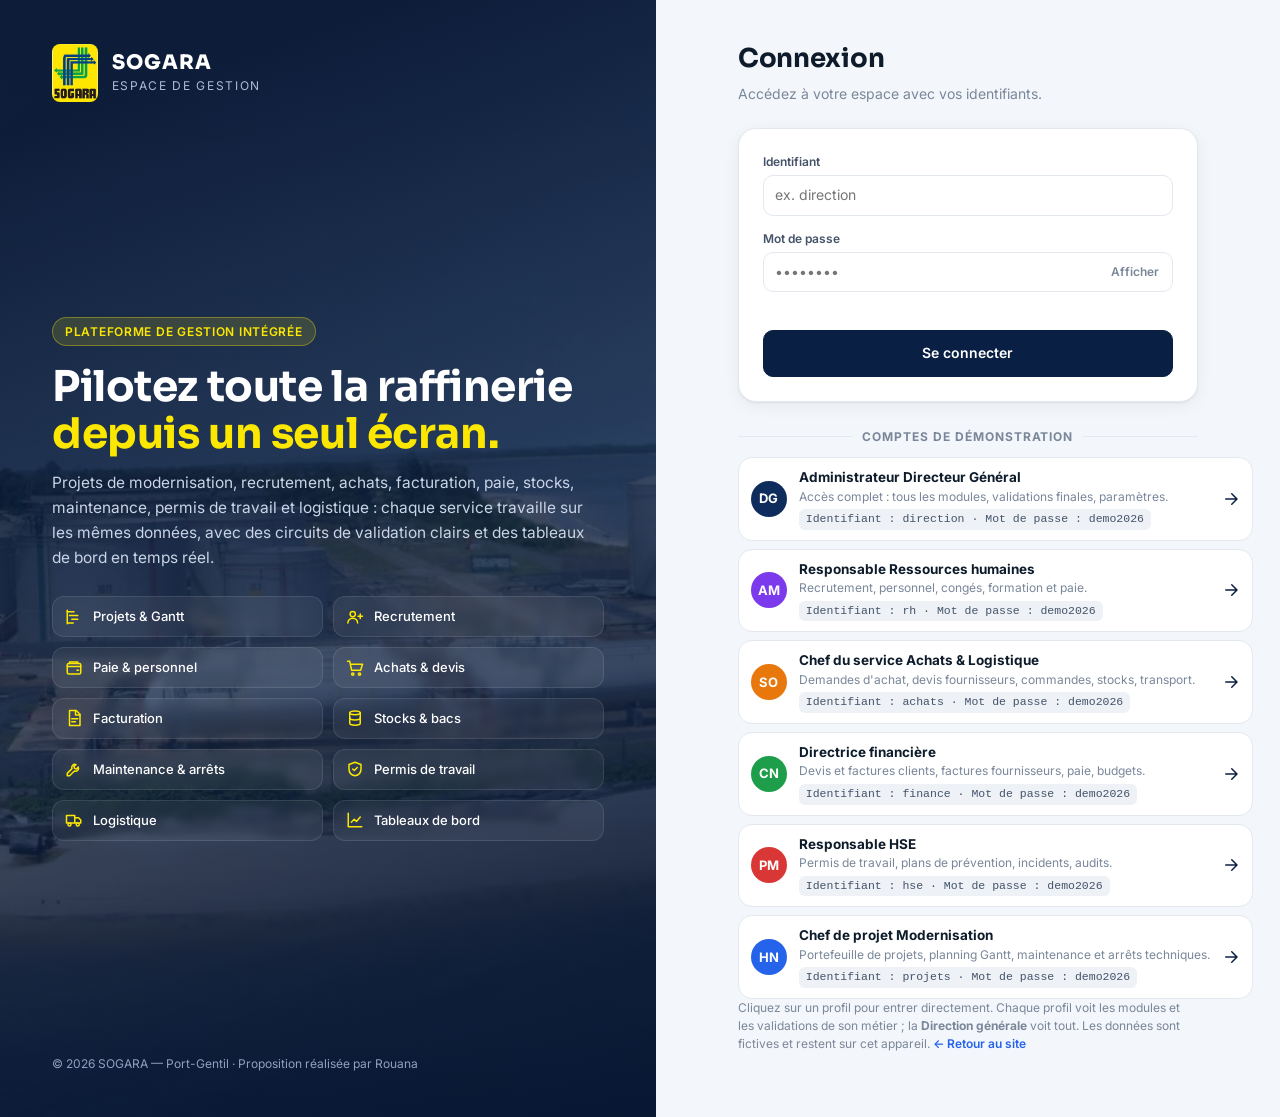
==== espace/index.html @ f5d562e5 "Site SOGARA : vitrine, carrières et espace de gestion Co-Authored-By: Claude <noreply@anthropic.com>" ====
<!doctype html>
<html lang="fr">
<head>
<meta charset="utf-8">
<meta name="viewport" content="width=device-width,initial-scale=1,viewport-fit=cover">
<title>Connexion — Espace de gestion SOGARA</title>
<meta name="robots" content="noindex">
<meta name="theme-color" content="#0a1f44">
<link rel="icon" href="../assets/img/logo.png">
<link rel="preconnect" href="https://fonts.googleapis.com"><link rel="preconnect" href="https://fonts.gstatic.com" crossorigin>
<link href="https://fonts.googleapis.com/css2?family=Inter:wght@400;500;600;700;800&family=Sora:wght@600;700;800&display=swap" rel="stylesheet">
<link rel="stylesheet" href="css/erp.css">
<style>
  body{background:#fff}
  .login{display:grid;grid-template-columns:minmax(0,1.05fr) minmax(0,1fr);min-height:100vh}
  .login__art{position:relative;color:#fff;padding:44px 52px;display:flex;flex-direction:column;overflow:hidden;background:#071632}
  .login__art::before{content:"";position:absolute;inset:0;background:url(../assets/img/raffinerie-panorama.jpg) 62% center/cover;opacity:.55}
  .login__art::after{content:"";position:absolute;inset:0;background:linear-gradient(160deg,rgba(7,22,50,.92) 10%,rgba(10,31,68,.55) 55%,rgba(7,22,50,.95) 100%)}
  .login__art>*{position:relative;z-index:1}
  .brand{display:flex;align-items:center;gap:14px}
  .brand img{height:58px;border-radius:8px;background:#fce700}
  .brand b{font:800 20px Sora,sans-serif;letter-spacing:.05em;display:block}
  .brand span{font-size:12px;letter-spacing:.14em;text-transform:uppercase;color:#aebbd4}
  .art__main{margin:auto 0;max-width:560px;padding:40px 0}
  .art__main .eyebrow{display:inline-block;background:rgba(252,231,0,.14);color:#fce700;border:1px solid rgba(252,231,0,.35);border-radius:30px;padding:5px 12px;font-size:12px;font-weight:600;letter-spacing:.06em;text-transform:uppercase}
  .art__main h1{font-size:clamp(28px,3.3vw,44px);line-height:1.1;margin:18px 0 14px}
  .art__main h1 em{font-style:normal;color:#fce700}
  .art__main p{color:#c9d4e6;font-size:15.5px;line-height:1.6;margin:0 0 26px}
  .mods{display:grid;grid-template-columns:repeat(2,minmax(0,1fr));gap:10px}
  .mods div{display:flex;align-items:center;gap:10px;background:rgba(255,255,255,.06);border:1px solid rgba(255,255,255,.1);border-radius:12px;padding:10px 12px;font-size:13px;font-weight:500;backdrop-filter:blur(4px)}
  .mods svg{width:18px;height:18px;color:#fce700;flex:none}
  .art__foot{font-size:12px;color:#8fa1c0}
  .login__form{display:flex;align-items:center;justify-content:center;padding:40px 28px;background:var(--bg)}
  .box{width:min(460px,100%);min-width:0}
  .box h2{font-size:26px;margin-bottom:6px}
  .box>p{color:var(--ink-3);margin:0 0 24px}
  .fcard{background:#fff;border:1px solid var(--line);border-radius:18px;padding:24px;box-shadow:var(--sh)}
  .fcard .field{margin-bottom:14px}
  .pw{position:relative} .pw button{position:absolute;right:8px;top:50%;transform:translateY(-50%);border:0;background:none;color:var(--ink-3);cursor:pointer;font-size:12px;font-weight:600}
  .err{color:var(--red);font-size:13px;min-height:18px;margin:-4px 0 10px}
  .btn.block{width:100%;padding:12px;font-size:14px}
  .demo-title{display:flex;align-items:center;gap:10px;margin:26px 0 12px;font-size:12px;font-weight:700;letter-spacing:.08em;text-transform:uppercase;color:var(--ink-3)}
  .demo-title::before,.demo-title::after{content:"";flex:1;height:1px;background:var(--line)}
  .accounts{display:grid;gap:8px}
  .acc{display:flex;align-items:center;gap:12px;background:#fff;border:1px solid var(--line);border-radius:14px;padding:10px 12px;cursor:pointer;text-align:left;width:100%;transition:border-color .15s,box-shadow .15s,transform .1s}
  .acc:hover{border-color:#b9c6d9;box-shadow:var(--sh);transform:translateY(-1px)}
  .acc .who{flex:1;min-width:0}
  .acc b{display:block;font-size:13.5px}
  .acc .who span{display:block;font-size:12px;color:var(--ink-3);white-space:nowrap;overflow:hidden;text-overflow:ellipsis}
  .acc code{display:inline-block;margin-top:4px;font-size:11.5px;background:var(--grey-bg);border-radius:6px;padding:2px 7px;color:var(--ink-2);white-space:nowrap}
  .acc .go{color:var(--navy);flex:none;width:18px}
  .note{font-size:12px;color:var(--ink-3);margin-top:16px;line-height:1.5}
  .note a{font-weight:600}
  @media (max-width:960px){
    .login{grid-template-columns:minmax(0,1fr)}
    .login__art{padding:24px 20px 28px}
    .art__main{padding:26px 0 8px}
    .art__main p{font-size:14px;margin-bottom:18px}
    .art__foot{display:none}
    .login__form{padding:26px 16px 40px}
  }
  @media (max-width:520px){
    .mods{grid-template-columns:1fr 1fr;gap:7px} .mods div{padding:8px 9px;font-size:12px;gap:7px}
    .brand img{height:46px}
    .acc code{white-space:normal} .acc .who span{white-space:normal}
  }
</style>
</head>
<body>
<div class="login">
  <section class="login__art">
    <a class="brand" href="../index.html" style="color:inherit"><img src="../assets/img/logo.png" alt="SOGARA"><div><b>SOGARA</b><span>Espace de gestion</span></div></a>
    <div class="art__main">
      <span class="eyebrow">Plateforme de gestion intégrée</span>
      <h1>Pilotez toute la raffinerie <em>depuis un seul écran.</em></h1>
      <p>Projets de modernisation, recrutement, achats, facturation, paie, stocks, maintenance, permis de travail et logistique : chaque service travaille sur les mêmes données, avec des circuits de validation clairs et des tableaux de bord en temps réel.</p>
      <div class="mods" id="mods"></div>
    </div>
    <div class="art__foot">© 2026 SOGARA — Port-Gentil · Proposition réalisée par Rouana</div>
  </section>
  <section class="login__form">
    <div class="box">
      <h2>Connexion</h2>
      <p>Accédez à votre espace avec vos identifiants.</p>
      <form class="fcard" id="login-form" autocomplete="off">
        <div class="field"><label for="login">Identifiant</label><input class="input" id="login" name="login" placeholder="ex. direction" autocapitalize="none"></div>
        <div class="field"><label for="pass">Mot de passe</label><div class="pw"><input class="input" id="pass" name="pass" type="password" placeholder="••••••••"><button type="button" id="show">Afficher</button></div></div>
        <div class="err" id="err"></div>
        <button class="btn primary block" type="submit">Se connecter</button>
      </form>
      <div class="demo-title">Comptes de démonstration</div>
      <div class="accounts" id="accounts"></div>
      <p class="note">Cliquez sur un profil pour entrer directement. Chaque profil voit les modules et les validations de son métier ; la <b>Direction générale</b> voit tout. Les données sont fictives et restent sur cet appareil. <a href="../index.html">← Retour au site</a></p>
    </div>
  </section>
</div>
<script src="js/core.js"></script>
<script>
(function () {
  var U = ERP.USERS, icon = ERP.icon;
  var MODS = [['gantt', 'Projets & Gantt'], ['userplus', 'Recrutement'], ['wallet', 'Paie & personnel'], ['cart', 'Achats & devis'], ['invoice', 'Facturation'], ['tank', 'Stocks & bacs'], ['wrench', 'Maintenance & arrêts'], ['shield', 'Permis de travail'], ['truck', 'Logistique'], ['chart', 'Tableaux de bord']];
  document.getElementById('mods').innerHTML = MODS.map(function (m) { return '<div>' + icon(m[0]) + m[1] + '</div>'; }).join('');
  document.getElementById('accounts').innerHTML = U.map(function (u) {
    return '<button class="acc" data-l="' + u.login + '">' + ERP.ui.avatar(u.name, u.color) + '<div class="who"><b>' + ERP.esc(u.role) + '</b><span>' + ERP.esc(u.desc) + '</span><code>Identifiant : ' + u.login + ' · Mot de passe : ' + u.pass + '</code></div>' + icon('arrow', 'go') + '</button>';
  }).join('');
  function enter(l, p) {
    var u = ERP.session.login(l, p);
    if (!u) { document.getElementById('err').textContent = 'Identifiant ou mot de passe incorrect.'; return; }
    location.href = 'app.html#/dashboard';
  }
  document.getElementById('accounts').addEventListener('click', function (e) {
    var b = e.target.closest('.acc'); if (!b) return;
    var u = U.find(function (x) { return x.login === b.dataset.l; });
    document.getElementById('login').value = u.login; document.getElementById('pass').value = u.pass;
    setTimeout(function () { enter(u.login, u.pass); }, 250);
  });
  document.getElementById('login-form').addEventListener('submit', function (e) { e.preventDefault(); enter(this.login.value, this.pass.value); });
  document.getElementById('show').onclick = function () { var p = document.getElementById('pass'); p.type = p.type === 'password' ? 'text' : 'password'; this.textContent = p.type === 'password' ? 'Afficher' : 'Masquer'; };
})();
</script>
</body>
</html>
---- espace/css/erp.css ----
/* SOGARA · Espace de gestion — système de design */
:root{
  --navy:#0a1f44; --navy-2:#0f2d5c; --navy-3:#163b75; --ink:#0d1b2a; --ink-2:#44536a; --ink-3:#7a879a;
  --line:#e3e8ef; --line-2:#eef2f7; --bg:#f3f6fa; --card:#fff;
  --yellow:#fce700; --yellow-2:#f5c400; --green:#1e9e4a; --green-bg:#e6f6ec; --blue:#2563eb; --blue-bg:#e8f0fe;
  --orange:#e8780c; --orange-bg:#fff1e3; --red:#d93636; --red-bg:#fdecec; --violet:#7c3aed; --violet-bg:#f1eafe; --grey-bg:#eef1f5;
  --r:14px; --r-sm:9px; --sh:0 1px 2px rgba(13,27,42,.05),0 4px 16px rgba(13,27,42,.06); --sh-lg:0 20px 60px rgba(10,31,68,.25);
  --side:258px; --top:64px;
  font-family:'Inter',system-ui,-apple-system,Segoe UI,Roboto,sans-serif;
}
*{box-sizing:border-box}
html,body{margin:0;height:100%}
body{background:var(--bg);color:var(--ink);font-size:14px;line-height:1.45;-webkit-font-smoothing:antialiased}
a{color:var(--blue);text-decoration:none}
button,input,select,textarea{font:inherit;color:inherit}
h1,h2,h3,h4{font-family:'Sora','Inter',sans-serif;margin:0;letter-spacing:-.01em}
.muted{color:var(--ink-3)} .small{font-size:12px} .nowrap{white-space:nowrap} .right{text-align:right} .center{text-align:center}
.mono{font-family:ui-monospace,SFMono-Regular,Consolas,monospace;font-size:12.5px}
.hide{display:none!important}

/* ---------- Shell ---------- */
.app{display:grid;grid-template-columns:var(--side) 1fr;min-height:100vh}
.side{background:linear-gradient(180deg,var(--navy) 0%,#071632 100%);color:#c9d4e6;position:sticky;top:0;height:100vh;display:flex;flex-direction:column;z-index:40}
.side__brand{display:flex;align-items:center;gap:12px;padding:18px 18px 16px;border-bottom:1px solid rgba(255,255,255,.07)}
.side__brand img{width:34px;height:44px;object-fit:contain;border-radius:6px;background:var(--yellow)}
.side__brand b{display:block;color:#fff;font-family:Sora,sans-serif;font-size:15px;letter-spacing:.04em}
.side__brand span{font-size:11px;color:#8ea0bd;letter-spacing:.08em;text-transform:uppercase}
.side__nav{flex:1;overflow-y:auto;padding:10px 10px 20px;scrollbar-width:thin;scrollbar-color:#23406f transparent}
.side__group{font-size:10.5px;letter-spacing:.12em;text-transform:uppercase;color:#6f83a6;padding:16px 12px 6px;font-weight:600}
.side__link{display:flex;align-items:center;gap:11px;padding:9px 12px;border-radius:10px;color:#c9d4e6;cursor:pointer;font-weight:500;font-size:13.5px;position:relative;transition:background .15s,color .15s}
.side__link svg{width:18px;height:18px;flex:none;opacity:.8}
.side__link:hover{background:rgba(255,255,255,.06);color:#fff}
.side__link.is-active{background:rgba(252,231,0,.12);color:#fff}
.side__link.is-active::before{content:"";position:absolute;left:-10px;top:8px;bottom:8px;width:3px;border-radius:3px;background:var(--yellow)}
.side__link.is-active svg{color:var(--yellow);opacity:1}
.side__link .count{margin-left:auto;background:var(--yellow);color:var(--navy);font-size:11px;font-weight:700;border-radius:20px;padding:1px 7px}
.side__foot{padding:14px 16px;border-top:1px solid rgba(255,255,255,.07);font-size:11.5px;color:#7b8fb0}
.side__foot a{color:#c9d4e6}

.main{min-width:0;display:flex;flex-direction:column}
.top{height:var(--top);background:rgba(255,255,255,.92);backdrop-filter:blur(10px);border-bottom:1px solid var(--line);display:flex;align-items:center;gap:14px;padding:0 24px;position:sticky;top:0;z-index:30}
.top__burger{display:none;border:0;background:none;padding:6px;cursor:pointer}
.top__title{min-width:0}
.top__title h1{font-size:18px;white-space:nowrap;overflow:hidden;text-overflow:ellipsis}
.top__title .crumb{font-size:12px;color:var(--ink-3)}
.top__search{margin-left:auto;position:relative;width:min(340px,32vw)}
.top__search input{width:100%;border:1px solid var(--line);background:var(--bg);border-radius:10px;padding:9px 12px 9px 36px;outline:none}
.top__search input:focus{border-color:var(--navy-3);background:#fff}
.top__search svg{position:absolute;left:11px;top:50%;transform:translateY(-50%);width:16px;color:var(--ink-3)}
.top__icon{position:relative;border:1px solid var(--line);background:#fff;border-radius:10px;width:38px;height:38px;display:grid;place-items:center;cursor:pointer;flex:none}
.top__icon svg{width:18px}
.top__icon .dot{position:absolute;top:6px;right:7px;width:8px;height:8px;border-radius:50%;background:var(--red);border:2px solid #fff}
.top__user{display:flex;align-items:center;gap:10px;cursor:pointer;padding:4px 6px 4px 4px;border-radius:12px;border:1px solid transparent}
.top__user:hover{border-color:var(--line)}
.top__user .who{line-height:1.2} .top__user .who b{display:block;font-size:13px} .top__user .who span{font-size:11.5px;color:var(--ink-3)}
.avatar{width:36px;height:36px;border-radius:50%;display:grid;place-items:center;font-weight:700;font-size:13px;color:#fff;background:var(--navy-3);flex:none}
.avatar.sm{width:28px;height:28px;font-size:11px}
.demo-bar{background:var(--navy);color:#dfe7f5;font-size:12px;padding:7px 24px;display:flex;gap:10px;align-items:center;flex-wrap:wrap}
.demo-bar b{color:var(--yellow)} .demo-bar button{margin-left:auto;background:transparent;border:1px solid rgba(255,255,255,.25);color:#fff;border-radius:7px;padding:3px 10px;cursor:pointer;font-size:12px}
.view{padding:24px;max-width:1500px;width:100%;margin:0 auto;flex:1}
.scrim{display:none}

/* ---------- Building blocks ---------- */
.grid{display:grid;gap:16px}
.g2{grid-template-columns:repeat(2,minmax(0,1fr))} .g3{grid-template-columns:repeat(3,minmax(0,1fr))} .g4{grid-template-columns:repeat(4,minmax(0,1fr))}
.g-2-1{grid-template-columns:minmax(0,2fr) minmax(0,1fr)} .g-1-2{grid-template-columns:minmax(0,1fr) minmax(0,2fr)}
.stack{display:flex;flex-direction:column;gap:16px}
.row{display:flex;align-items:center;gap:10px;flex-wrap:wrap}
.spacer{flex:1}
.card{background:var(--card);border:1px solid var(--line);border-radius:var(--r);box-shadow:var(--sh);min-width:0}
.card__h{display:flex;align-items:center;gap:10px;padding:14px 18px;border-bottom:1px solid var(--line-2);flex-wrap:wrap}
.card__h h3{font-size:14.5px}
.card__h .sub{font-size:12px;color:var(--ink-3)}
.card__b{padding:16px 18px}
.card__b.flush{padding:0}
.section-title{display:flex;align-items:end;gap:12px;margin:6px 0 2px;flex-wrap:wrap}
.section-title h2{font-size:20px}
.section-title p{margin:0;color:var(--ink-3)}

.kpi{padding:16px 18px;display:flex;flex-direction:column;gap:6px;position:relative;overflow:hidden}
.kpi__label{font-size:12px;color:var(--ink-3);font-weight:500;display:flex;align-items:center;gap:6px}
.kpi__value{font-family:Sora,sans-serif;font-size:24px;font-weight:700;letter-spacing:-.02em}
.kpi__value small{font-size:13px;font-weight:600;color:var(--ink-3);margin-left:3px}
.kpi__foot{font-size:12px;color:var(--ink-3);display:flex;align-items:center;gap:6px}
.kpi__icon{position:absolute;right:14px;top:14px;width:38px;height:38px;border-radius:11px;display:grid;place-items:center}
.kpi__icon svg{width:19px}
.up{color:var(--green);font-weight:600} .down{color:var(--red);font-weight:600}
.tone-blue{background:var(--blue-bg);color:var(--blue)} .tone-green{background:var(--green-bg);color:var(--green)} .tone-orange{background:var(--orange-bg);color:var(--orange)}
.tone-red{background:var(--red-bg);color:var(--red)} .tone-violet{background:var(--violet-bg);color:var(--violet)} .tone-grey{background:var(--grey-bg);color:var(--ink-2)} .tone-yellow{background:#fff9c2;color:#8a6a00} .tone-navy{background:var(--navy);color:#fff}

.badge{display:inline-flex;align-items:center;gap:5px;font-size:11.5px;font-weight:600;padding:3px 9px;border-radius:20px;white-space:nowrap;line-height:1.35}
.badge::before{content:"";width:6px;height:6px;border-radius:50%;background:currentColor;opacity:.8}
.badge.plain::before{display:none}

.btn{display:inline-flex;align-items:center;justify-content:center;gap:7px;border:1px solid var(--line);background:#fff;border-radius:10px;padding:8px 14px;font-weight:600;font-size:13px;cursor:pointer;white-space:nowrap;transition:transform .08s,background .15s,border-color .15s;color:var(--ink)}
.btn:hover{border-color:#c9d2de;background:#fafbfd} .btn:active{transform:translateY(1px)}
.btn svg{width:16px;height:16px}
.btn.primary{background:var(--navy);border-color:var(--navy);color:#fff} .btn.primary:hover{background:var(--navy-2)}
.btn.accent{background:var(--yellow);border-color:var(--yellow-2);color:var(--navy)} .btn.accent:hover{background:#ffef3a}
.btn.success{background:var(--green);border-color:var(--green);color:#fff}
.btn.danger{background:#fff;border-color:#f3c2c2;color:var(--red)} .btn.danger:hover{background:var(--red-bg)}
.btn.ghost{border-color:transparent;background:transparent} .btn.ghost:hover{background:var(--grey-bg)}
.btn.sm{padding:5px 10px;font-size:12px;border-radius:8px}
.btn.icon{padding:7px}

.tabs{display:flex;gap:4px;border-bottom:1px solid var(--line);overflow-x:auto;scrollbar-width:none;margin-bottom:16px}
.tabs::-webkit-scrollbar{display:none}
.tab{padding:10px 14px;border:0;background:none;cursor:pointer;font-weight:600;color:var(--ink-3);border-bottom:2px solid transparent;white-space:nowrap;margin-bottom:-1px}
.tab:hover{color:var(--ink)} .tab.is-active{color:var(--navy);border-bottom-color:var(--yellow-2)}
.tab .n{background:var(--grey-bg);border-radius:10px;padding:0 7px;font-size:11px;margin-left:5px}

.chips{display:flex;gap:6px;flex-wrap:wrap}
.chip{border:1px solid var(--line);background:#fff;border-radius:20px;padding:5px 12px;font-size:12.5px;cursor:pointer;font-weight:500}
.chip.is-active{background:var(--navy);color:#fff;border-color:var(--navy)}

.field{display:flex;flex-direction:column;gap:5px;min-width:0}
.field label{font-size:12px;font-weight:600;color:var(--ink-2)}
.input,.select,.textarea{border:1px solid var(--line);border-radius:10px;padding:9px 11px;background:#fff;outline:none;width:100%;min-width:0}
.input:focus,.select:focus,.textarea:focus{border-color:var(--navy-3);box-shadow:0 0 0 3px rgba(22,59,117,.1)}
.textarea{min-height:84px;resize:vertical}
.form-grid{display:grid;grid-template-columns:repeat(2,minmax(0,1fr));gap:14px}
.form-grid .full{grid-column:1/-1}
.filters{display:flex;gap:8px;flex-wrap:wrap;align-items:center;margin-bottom:14px}
.filters .input,.filters .select{width:auto;min-width:160px}

/* Tables */
.tbl-wrap{overflow-x:auto}
table.tbl{width:100%;border-collapse:collapse;font-size:13px}
.tbl th{text-align:left;font-size:11.5px;text-transform:uppercase;letter-spacing:.05em;color:var(--ink-3);font-weight:600;padding:10px 14px;background:#f8fafc;border-bottom:1px solid var(--line);white-space:nowrap}
.tbl td{padding:11px 14px;border-bottom:1px solid var(--line-2);vertical-align:middle}
.tbl tbody tr{transition:background .12s}
.tbl tbody tr.clickable{cursor:pointer}
.tbl tbody tr:hover{background:#f8fafd}
.tbl tbody tr:last-child td{border-bottom:0}
.tbl td.num,.tbl th.num{text-align:right;font-variant-numeric:tabular-nums;white-space:nowrap}
.tbl .strong{font-weight:600}
.tbl-empty{padding:30px;text-align:center;color:var(--ink-3)}
.tbl tfoot td{font-weight:700;background:#f8fafc;border-top:1px solid var(--line)}

/* Progress */
.progress{height:8px;background:var(--line-2);border-radius:10px;overflow:hidden;min-width:60px}
.progress>i{display:block;height:100%;border-radius:10px;background:linear-gradient(90deg,var(--navy-3),var(--blue));transition:width .8s cubic-bezier(.2,.8,.2,1)}
.progress.green>i{background:linear-gradient(90deg,#16a34a,#34d399)} .progress.orange>i{background:linear-gradient(90deg,#ea580c,#f59e0b)} .progress.red>i{background:linear-gradient(90deg,#dc2626,#f87171)} .progress.yellow>i{background:linear-gradient(90deg,#f5c400,#fce700)}
.pbar{display:flex;align-items:center;gap:8px}
.pbar .progress{flex:1} .pbar span{font-size:12px;font-weight:600;width:36px;text-align:right}

/* Lists / timeline */
.list{display:flex;flex-direction:column}
.list__item{display:flex;gap:12px;padding:12px 18px;border-bottom:1px solid var(--line-2);align-items:flex-start}
.list__item:last-child{border-bottom:0}
.list__icon{width:34px;height:34px;border-radius:10px;display:grid;place-items:center;flex:none}
.list__icon svg{width:17px}
.list__body{flex:1;min-width:0}
.list__body b{font-weight:600}
.timeline{position:relative;padding-left:22px}
.timeline::before{content:"";position:absolute;left:7px;top:4px;bottom:4px;width:2px;background:var(--line)}
.tl-item{position:relative;padding:0 0 16px}
.tl-item::before{content:"";position:absolute;left:-20px;top:3px;width:12px;height:12px;border-radius:50%;background:#fff;border:2px solid var(--ink-3)}
.tl-item.done::before{background:var(--green);border-color:var(--green)}
.tl-item.current::before{background:var(--yellow);border-color:var(--yellow-2);box-shadow:0 0 0 4px rgba(252,231,0,.3)}
.tl-item.rejected::before{background:var(--red);border-color:var(--red)}
.tl-item b{display:block;font-size:13px} .tl-item span{font-size:12px;color:var(--ink-3)}

/* Kanban */
.kanban{display:grid;grid-auto-flow:column;grid-auto-columns:minmax(250px,1fr);gap:12px;overflow-x:auto;padding-bottom:8px;scroll-snap-type:x proximity}
.kcol{background:#eef2f7;border-radius:12px;padding:10px;display:flex;flex-direction:column;gap:8px;min-height:160px;scroll-snap-align:start}
.kcol__h{display:flex;align-items:center;gap:8px;padding:2px 4px 6px;font-weight:700;font-size:12.5px}
.kcol__h .n{margin-left:auto;background:#fff;border-radius:10px;padding:1px 8px;font-size:11.5px;color:var(--ink-2)}
.kcol.drop{outline:2px dashed var(--navy-3);outline-offset:-4px}
.kcard{background:#fff;border-radius:10px;padding:11px 12px;box-shadow:0 1px 2px rgba(0,0,0,.06);border:1px solid var(--line);cursor:pointer;display:flex;flex-direction:column;gap:6px}
.kcard:hover{border-color:#c7d2e1;box-shadow:var(--sh)}
.kcard b{font-size:13px}
.kcard .meta{display:flex;gap:6px;flex-wrap:wrap;align-items:center;font-size:11.5px;color:var(--ink-3)}
.kcard[draggable=true]{cursor:grab}

/* Gantt */
.gantt{overflow-x:auto;border-top:1px solid var(--line-2)}
.gantt__inner{position:relative;min-width:780px}
.gantt__head,.gantt__row{display:grid;grid-template-columns:260px 1fr}
.gantt__head{position:sticky;top:0;background:#f8fafc;border-bottom:1px solid var(--line);z-index:2}
.gantt__label{padding:9px 14px;border-right:1px solid var(--line);font-size:12.5px;display:flex;flex-direction:column;justify-content:center;min-width:0;background:#fff;position:sticky;left:0;z-index:1}
.gantt__head .gantt__label{background:#f8fafc;font-weight:600;font-size:11.5px;text-transform:uppercase;letter-spacing:.05em;color:var(--ink-3)}
.gantt__label b{font-weight:600;white-space:nowrap;overflow:hidden;text-overflow:ellipsis}
.gantt__label span{font-size:11px;color:var(--ink-3)}
.gantt__label.group{background:#f4f7fb;font-weight:700}
.gantt__scale{position:relative;height:36px}
.gantt__tick{position:absolute;top:0;bottom:0;border-left:1px solid var(--line);font-size:11px;color:var(--ink-3);padding:10px 0 0 6px;white-space:nowrap}
.gantt__track{position:relative;border-bottom:1px solid var(--line-2);min-height:44px}
.gantt__grid{position:absolute;top:0;bottom:0;border-left:1px dashed #edf1f6}
.gantt__bar{position:absolute;top:11px;height:22px;border-radius:6px;background:#c9d6ea;overflow:hidden;cursor:pointer;box-shadow:inset 0 0 0 1px rgba(0,0,0,.04)}
.gantt__bar>i{position:absolute;left:0;top:0;bottom:0;background:var(--navy-3)}
.gantt__bar>em{position:relative;font-style:normal;font-size:11px;font-weight:600;color:#fff;padding:0 7px;line-height:22px;white-space:nowrap;text-shadow:0 1px 1px rgba(0,0,0,.25)}
.gantt__bar.done>i{background:var(--green)} .gantt__bar.late>i{background:var(--red)} .gantt__bar.warn>i{background:var(--orange)}
.gantt__bar.group{height:10px;top:17px;background:var(--navy);border-radius:2px}
.gantt__bar.group>i{display:none}
.gantt__ms{position:absolute;top:14px;width:14px;height:14px;transform:translateX(-7px) rotate(45deg);background:var(--yellow);border:2px solid var(--navy);z-index:1}
.gantt__ms.done{background:var(--green);border-color:#0f6b31}
.gantt__today{position:absolute;top:0;bottom:0;width:2px;background:var(--red);z-index:3;pointer-events:none}
.gantt__today::after{content:"Aujourd'hui";position:absolute;bottom:4px;left:4px;background:var(--red);color:#fff;font-size:10px;font-weight:700;padding:1px 5px;border-radius:4px;white-space:nowrap}
.legend{display:flex;gap:14px;flex-wrap:wrap;font-size:12px;color:var(--ink-2)}
.legend i{display:inline-block;width:10px;height:10px;border-radius:3px;margin-right:5px;vertical-align:-1px}

/* Charts (SVG) */
.chart{width:100%;display:block}
.chart text{font-family:Inter,sans-serif;font-size:11px;fill:var(--ink-3)}
.donut-wrap{display:flex;align-items:center;gap:18px;flex-wrap:wrap}
.donut-legend{display:flex;flex-direction:column;gap:7px;font-size:12.5px;flex:1;min-width:140px}
.donut-legend div{display:flex;align-items:center;gap:8px}
.donut-legend i{width:10px;height:10px;border-radius:3px;flex:none}
.donut-legend b{margin-left:auto;font-variant-numeric:tabular-nums}

/* Tanks */
.tanks{display:grid;grid-template-columns:repeat(auto-fill,minmax(150px,1fr));gap:14px}
.tank{border:1px solid var(--line);border-radius:12px;padding:12px;background:#fff;display:flex;flex-direction:column;gap:8px;align-items:center;text-align:center}
.tank__vessel{width:78px;height:96px;border:3px solid #9fb0c6;border-radius:10px 10px 6px 6px;position:relative;overflow:hidden;background:#f5f8fb}
.tank__fill{position:absolute;left:0;right:0;bottom:0;transition:height 1s cubic-bezier(.2,.8,.2,1)}
.tank__fill::before{content:"";position:absolute;left:0;right:0;top:-4px;height:8px;background:inherit;filter:brightness(1.15);border-radius:50%}
.tank__pct{position:absolute;inset:0;display:grid;place-items:center;font-weight:800;font-size:15px;color:var(--navy);text-shadow:0 1px 0 rgba(255,255,255,.7)}
.tank b{font-size:13px} .tank span{font-size:11.5px;color:var(--ink-3)}

/* Modal / drawer / toast */
.modal-back{position:fixed;inset:0;background:rgba(7,20,45,.55);backdrop-filter:blur(3px);z-index:100;display:flex;align-items:center;justify-content:center;padding:20px;animation:fade .15s}
.modal{background:#fff;border-radius:16px;box-shadow:var(--sh-lg);width:min(720px,100%);max-height:calc(100vh - 40px);display:flex;flex-direction:column;animation:pop .18s cubic-bezier(.2,.8,.2,1)}
.modal.lg{width:min(980px,100%)} .modal.sm{width:min(460px,100%)}
.modal__h{display:flex;align-items:flex-start;gap:12px;padding:18px 22px;border-bottom:1px solid var(--line-2)}
.modal__h h3{font-size:17px} .modal__h .sub{font-size:12.5px;color:var(--ink-3);margin-top:3px}
.modal__x{margin-left:auto;border:0;background:var(--grey-bg);border-radius:8px;width:32px;height:32px;cursor:pointer;flex:none;font-size:18px;line-height:1}
.modal__b{padding:18px 22px;overflow-y:auto}
.modal__f{padding:14px 22px;border-top:1px solid var(--line-2);display:flex;gap:8px;justify-content:flex-end;flex-wrap:wrap}
.toasts{position:fixed;right:20px;bottom:20px;z-index:200;display:flex;flex-direction:column;gap:8px}
.toast{background:var(--navy);color:#fff;border-radius:12px;padding:12px 16px;box-shadow:var(--sh-lg);font-size:13px;display:flex;gap:10px;align-items:center;animation:slide .25s cubic-bezier(.2,.8,.2,1);max-width:360px}
.toast i{width:8px;height:8px;border-radius:50%;background:var(--yellow);flex:none}
.toast.ok i{background:#34d399} .toast.err i{background:#f87171}
.popover{position:absolute;right:0;top:calc(100% + 8px);background:#fff;border:1px solid var(--line);border-radius:14px;box-shadow:var(--sh-lg);width:340px;max-width:calc(100vw - 24px);z-index:60;overflow:hidden;animation:pop .15s}
.popover__h{padding:12px 16px;border-bottom:1px solid var(--line-2);font-weight:700;display:flex;align-items:center}
.popover__b{max-height:380px;overflow-y:auto}
.kv{display:grid;grid-template-columns:minmax(120px,38%) 1fr;gap:8px 14px;font-size:13px}
.kv dt{color:var(--ink-3)} .kv dd{margin:0;font-weight:500;min-width:0;overflow-wrap:anywhere}
.steps{display:flex;gap:0;overflow-x:auto;padding:4px 0 8px}
.step{flex:1;min-width:110px;text-align:center;position:relative;font-size:11.5px;color:var(--ink-3);padding-top:30px}
.step::before{content:"";position:absolute;top:10px;left:50%;right:-50%;height:2px;background:var(--line)}
.step:last-child::before{display:none}
.step i{position:absolute;top:0;left:50%;transform:translateX(-50%);width:22px;height:22px;border-radius:50%;background:#fff;border:2px solid var(--line);display:grid;place-items:center;font-style:normal;font-size:11px;font-weight:700;z-index:1}
.step.done{color:var(--ink)} .step.done i{background:var(--green);border-color:var(--green);color:#fff} .step.done::before{background:var(--green)}
.step.current{color:var(--navy);font-weight:700} .step.current i{background:var(--yellow);border-color:var(--yellow-2);color:var(--navy)}
.step.rejected i{background:var(--red);border-color:var(--red);color:#fff}
.alert{border-radius:12px;padding:12px 14px;display:flex;gap:10px;align-items:flex-start;font-size:13px}
.alert svg{width:18px;flex:none;margin-top:1px}
.empty{padding:40px 20px;text-align:center;color:var(--ink-3)}
.empty svg{width:36px;height:36px;color:var(--green);margin-bottom:6px}
.doc{border:1px solid var(--line);border-radius:12px;padding:26px;background:#fff;font-size:13px}
.doc__head{display:flex;justify-content:space-between;gap:16px;border-bottom:3px solid var(--yellow);padding-bottom:14px;margin-bottom:16px;flex-wrap:wrap}
.doc__head img{height:52px}
.doc h4{font-size:20px;color:var(--navy)}

@keyframes fade{from{opacity:0}} @keyframes pop{from{opacity:0;transform:translateY(8px) scale(.98)}} @keyframes slide{from{opacity:0;transform:translateX(20px)}}
.fade-in{animation:pop .25s cubic-bezier(.2,.8,.2,1)}

.db-short{display:none}
.dash-stats{display:flex;gap:26px;flex-wrap:wrap}
/* ---------- Responsive ---------- */
@media (max-width:1180px){ .g4{grid-template-columns:repeat(2,minmax(0,1fr))} .g-2-1,.g-1-2{grid-template-columns:1fr} }
@media (max-width:960px){
  .app{grid-template-columns:1fr}
  .side{position:fixed;left:0;top:0;bottom:0;width:280px;transform:translateX(-100%);transition:transform .25s cubic-bezier(.2,.8,.2,1);box-shadow:var(--sh-lg)}
  .app.nav-open .side{transform:none}
  .app.nav-open .scrim{display:block;position:fixed;inset:0;background:rgba(7,20,45,.45);z-index:35}
  .top__burger{display:block}
  .top__search{display:none}
  .g3{grid-template-columns:1fr}
}
@media (max-width:640px){
  body{font-size:13.5px}
  .top{padding:0 12px;gap:8px} .top__user .who{display:none} .top__title h1{font-size:16px}
  .demo-bar{padding:6px 12px;font-size:11.5px;flex-wrap:nowrap} .demo-bar button{padding:2px 8px} .db-long{display:none} .db-short{display:inline}
  .dash-stats{gap:10px;width:100%;justify-content:space-between;flex-wrap:nowrap} .dash-stats>div>div:first-child{font-size:18px!important} .dash-stats small{font-size:11px!important}
  .view{padding:14px 12px}
  .g2,.g4{grid-template-columns:1fr 1fr} .g2.keep-1,.g2.stack-m{grid-template-columns:1fr}
  .form-grid{grid-template-columns:1fr}
  .kpi{padding:13px} .kpi__value{font-size:19px} .kpi__icon{width:30px;height:30px;right:10px;top:10px} .kpi__icon svg{width:15px}
  .card__h{padding:12px 14px} .card__b{padding:14px}
  .filters .input,.filters .select{min-width:0;flex:1 1 140px}
  .modal-back{padding:0;align-items:flex-end}
  .modal,.modal.lg,.modal.sm{width:100%;border-radius:18px 18px 0 0;max-height:92vh}
  .kv{grid-template-columns:1fr;gap:2px} .kv dd{margin-bottom:8px}
  .toasts{left:12px;right:12px;bottom:12px}
  /* Tables become cards */
  table.tbl.responsive thead{display:none}
  table.tbl.responsive,table.tbl.responsive tbody,table.tbl.responsive tr,table.tbl.responsive td{display:block;width:100%}
  table.tbl.responsive tr{border-bottom:1px solid var(--line);padding:10px 14px}
  table.tbl.responsive td{border:0;padding:3px 0;display:flex;justify-content:space-between;gap:12px;text-align:right}
  table.tbl.responsive td::before{content:attr(data-label);color:var(--ink-3);font-size:11.5px;text-align:left;font-weight:500;flex:none;max-width:45%}
  table.tbl.responsive td.num{text-align:right}
  table.tbl.responsive td:first-child{font-weight:600}
  table.tbl.responsive tfoot{display:none}
  .gantt__head,.gantt__row{grid-template-columns:150px 1fr}
  .gantt__inner{min-width:640px}
}
@media (prefers-reduced-motion:reduce){*{animation:none!important;transition:none!important}}
@media print{.side,.top,.demo-bar,.modal__f,.no-print{display:none!important} .app{display:block} .modal-back{position:static;background:none;padding:0} .modal{box-shadow:none;max-height:none}}
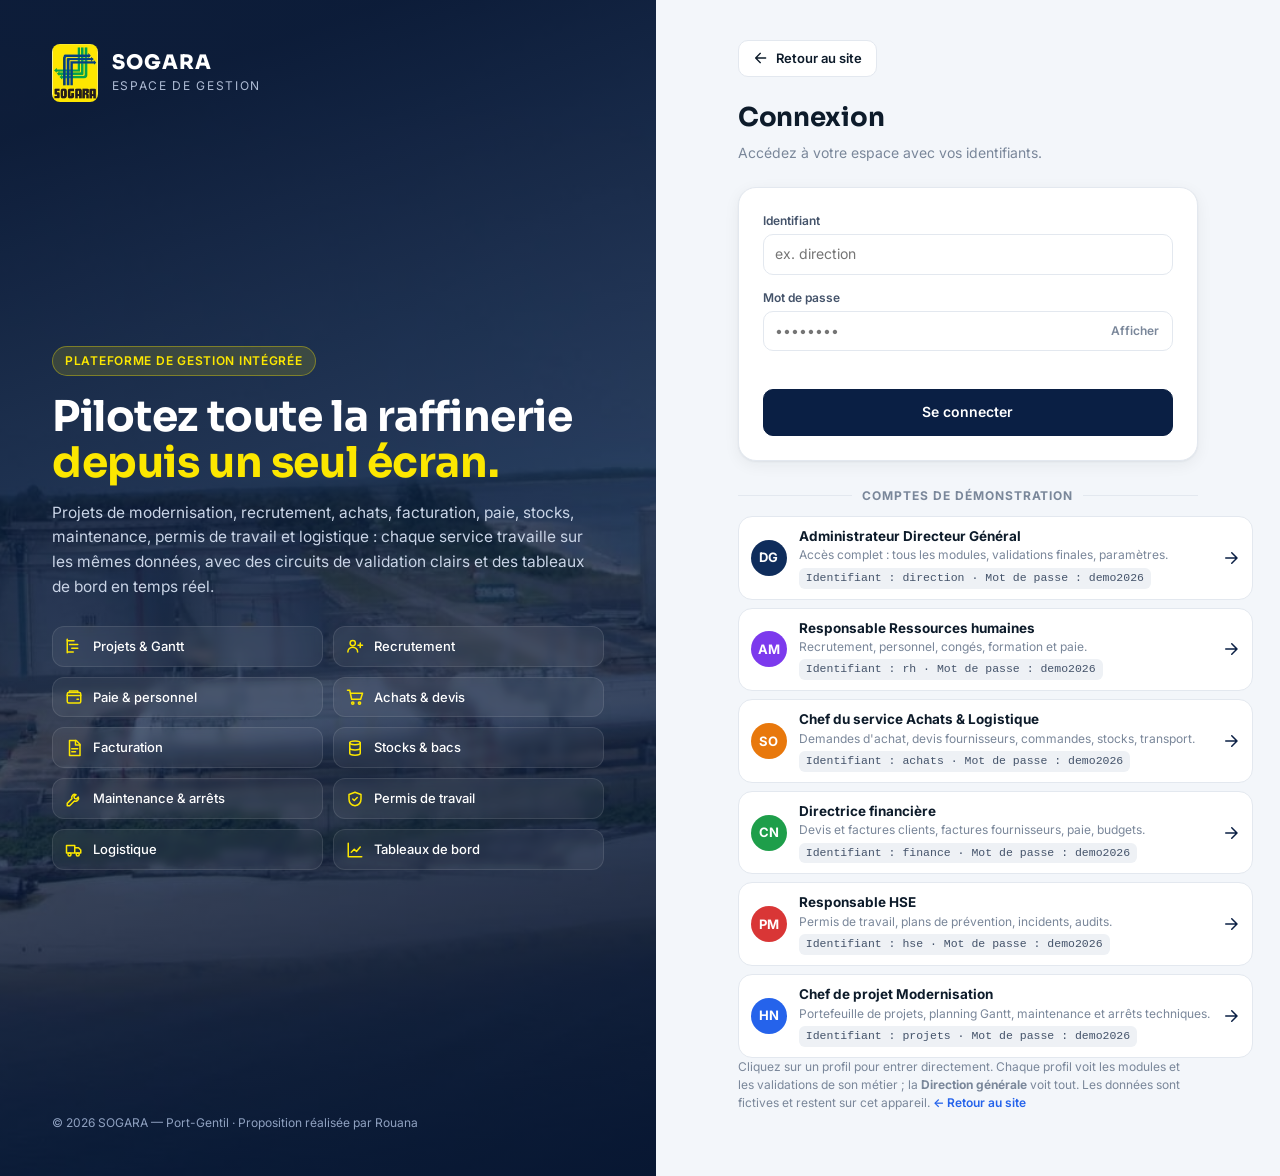
==== commit 1753b737: "Bouton Retour au site dans l'espace de gestion Co-Authored-By: Claude <noreply@anthropic.com>" ====
--- a/espace/index.html
+++ b/espace/index.html
@@ -80,6 +80,7 @@
   </section>
   <section class="login__form">
     <div class="box">
+      <a class="btn" href="../index.html" style="margin-bottom:22px"><svg viewBox="0 0 24 24" fill="none" stroke="currentColor" stroke-width="2" stroke-linecap="round" stroke-linejoin="round"><path d="M19 12H5M11 19l-7-7 7-7"/></svg>Retour au site</a>
       <h2>Connexion</h2>
       <p>Accédez à votre espace avec vos identifiants.</p>
       <form class="fcard" id="login-form" autocomplete="off">
--- a/espace/css/erp.css
+++ b/espace/css/erp.css
@@ -258,6 +258,11 @@
 
 .db-short{display:none}
 .dash-stats{display:flex;gap:26px;flex-wrap:wrap}
+.ts-short{display:none}
+.top__site{flex:none;height:38px;border-color:var(--navy);color:var(--navy)} .top__site:hover{background:var(--navy);color:#fff}
+.side__back{display:flex;align-items:center;gap:10px;margin:0 12px 10px;padding:10px 12px;border-radius:10px;background:var(--yellow);color:var(--navy);font-weight:700;font-size:13px}
+.side__back svg{width:17px;height:17px}
+.side__back:hover{background:#fff}
 /* ---------- Responsive ---------- */
 @media (max-width:1180px){ .g4{grid-template-columns:repeat(2,minmax(0,1fr))} .g-2-1,.g-1-2{grid-template-columns:1fr} }
 @media (max-width:960px){
@@ -267,11 +272,12 @@
   .app.nav-open .scrim{display:block;position:fixed;inset:0;background:rgba(7,20,45,.45);z-index:35}
   .top__burger{display:block}
   .top__search{display:none}
+  .top__site{margin-left:auto}
   .g3{grid-template-columns:1fr}
 }
 @media (max-width:640px){
   body{font-size:13.5px}
-  .top{padding:0 12px;gap:8px} .top__user .who{display:none} .top__title h1{font-size:16px}
+  .top{padding:0 12px;gap:8px} .top__site{padding:0 10px;gap:4px} .top__site .ts-long{display:none} .top__site .ts-short{display:inline} .top__user .who{display:none} .top__title h1{font-size:16px}
   .demo-bar{padding:6px 12px;font-size:11.5px;flex-wrap:nowrap} .demo-bar button{padding:2px 8px} .db-long{display:none} .db-short{display:inline}
   .dash-stats{gap:10px;width:100%;justify-content:space-between;flex-wrap:nowrap} .dash-stats>div>div:first-child{font-size:18px!important} .dash-stats small{font-size:11px!important}
   .view{padding:14px 12px}
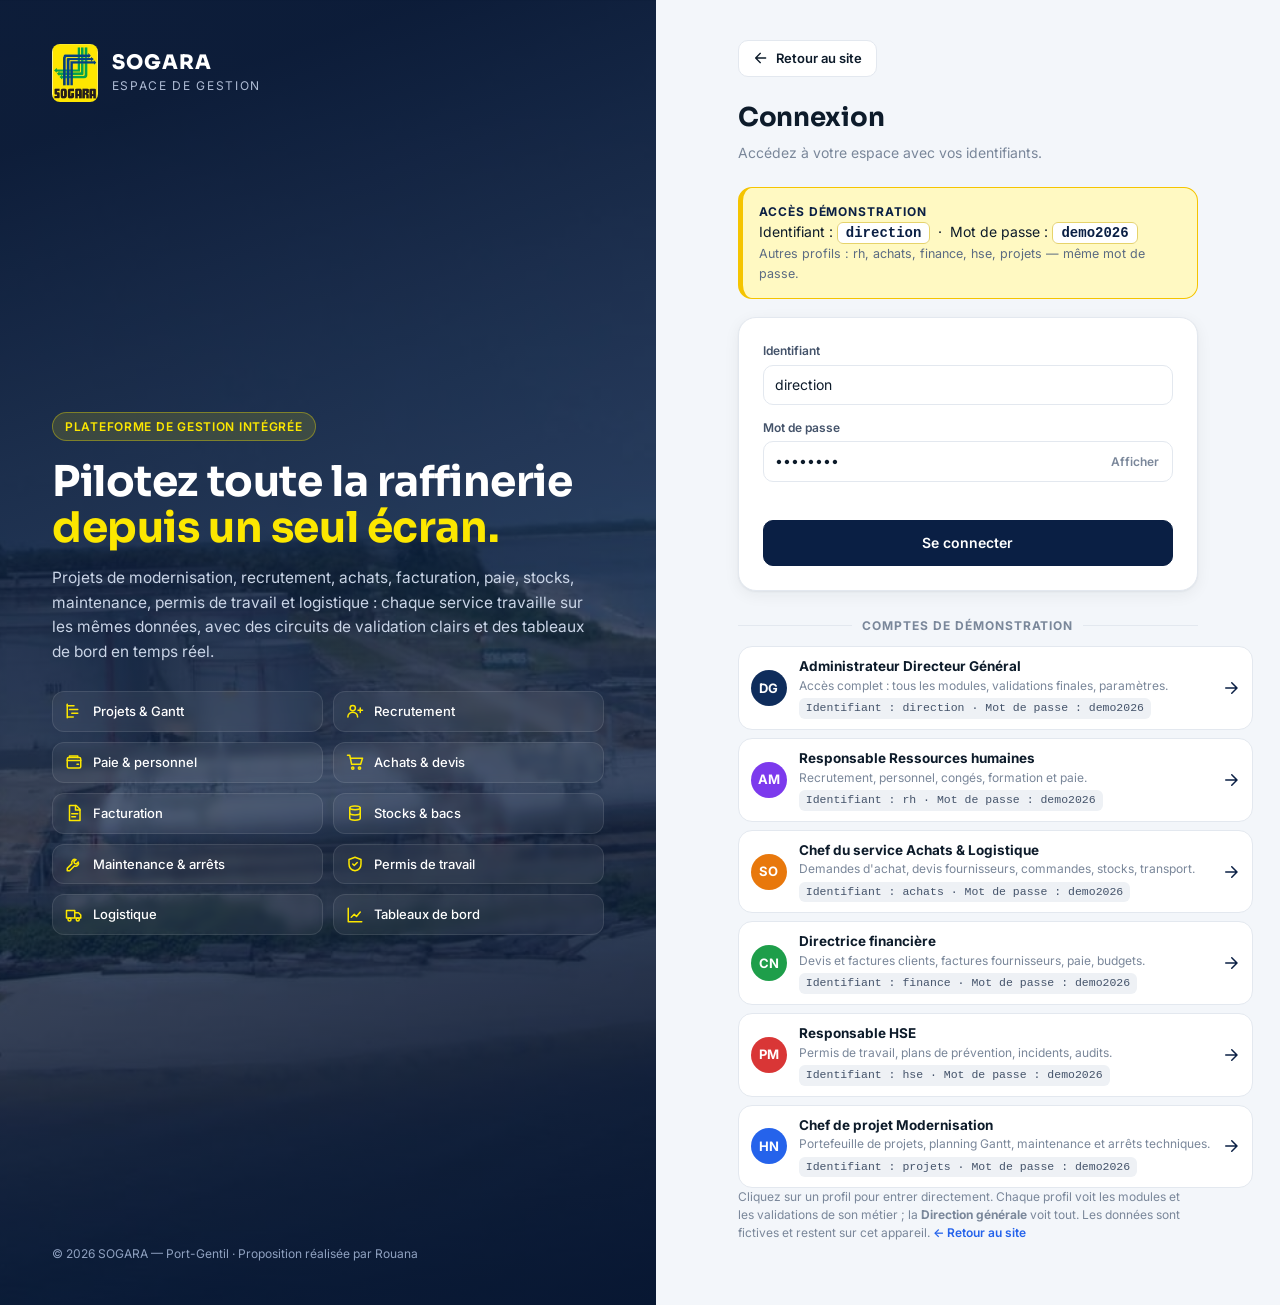
==== commit 513e7b96: "Identifiants de démonstration visibles Co-Authored-By: Claude <noreply@anthropic.com>" ====
--- a/espace/index.html
+++ b/espace/index.html
@@ -34,6 +34,10 @@
   .box{width:min(460px,100%);min-width:0}
   .box h2{font-size:26px;margin-bottom:6px}
   .box>p{color:var(--ink-3);margin:0 0 24px}
+  .demo-creds{background:#fff9c2;border:1px solid #f5c400;border-left:5px solid #f5c400;border-radius:14px;padding:14px 16px;margin:0 0 18px;font-size:14px;line-height:1.6}
+  .demo-creds b{display:block;color:#0a1f44;font-size:12px;letter-spacing:.08em;text-transform:uppercase}
+  .demo-creds code{background:#fff;border:1px solid #e6d36b;border-radius:6px;padding:2px 8px;font-weight:700;color:#0a1f44;font-size:14px}
+  .demo-creds span{display:block;font-size:12.5px;color:#5b6b82}
   .fcard{background:#fff;border:1px solid var(--line);border-radius:18px;padding:24px;box-shadow:var(--sh)}
   .fcard .field{margin-bottom:14px}
   .pw{position:relative} .pw button{position:absolute;right:8px;top:50%;transform:translateY(-50%);border:0;background:none;color:var(--ink-3);cursor:pointer;font-size:12px;font-weight:600}
@@ -83,6 +87,7 @@
       <a class="btn" href="../index.html" style="margin-bottom:22px"><svg viewBox="0 0 24 24" fill="none" stroke="currentColor" stroke-width="2" stroke-linecap="round" stroke-linejoin="round"><path d="M19 12H5M11 19l-7-7 7-7"/></svg>Retour au site</a>
       <h2>Connexion</h2>
       <p>Accédez à votre espace avec vos identifiants.</p>
+      <div class="demo-creds"><b>Accès démonstration</b><div>Identifiant : <code>direction</code> &nbsp;·&nbsp; Mot de passe : <code>demo2026</code></div><span>Autres profils : rh, achats, finance, hse, projets — même mot de passe.</span></div>
       <form class="fcard" id="login-form" autocomplete="off">
         <div class="field"><label for="login">Identifiant</label><input class="input" id="login" name="login" placeholder="ex. direction" autocapitalize="none"></div>
         <div class="field"><label for="pass">Mot de passe</label><div class="pw"><input class="input" id="pass" name="pass" type="password" placeholder="••••••••"><button type="button" id="show">Afficher</button></div></div>
@@ -116,6 +121,7 @@
     setTimeout(function () { enter(u.login, u.pass); }, 250);
   });
   document.getElementById('login-form').addEventListener('submit', function (e) { e.preventDefault(); enter(this.login.value, this.pass.value); });
+  var qu = new URLSearchParams(location.search).get('u'); var pre = U.find(function (x) { return x.login === qu; }) || U[0]; document.getElementById('login').value = pre.login; document.getElementById('pass').value = pre.pass;
   document.getElementById('show').onclick = function () { var p = document.getElementById('pass'); p.type = p.type === 'password' ? 'text' : 'password'; this.textContent = p.type === 'password' ? 'Afficher' : 'Masquer'; };
 })();
 </script>
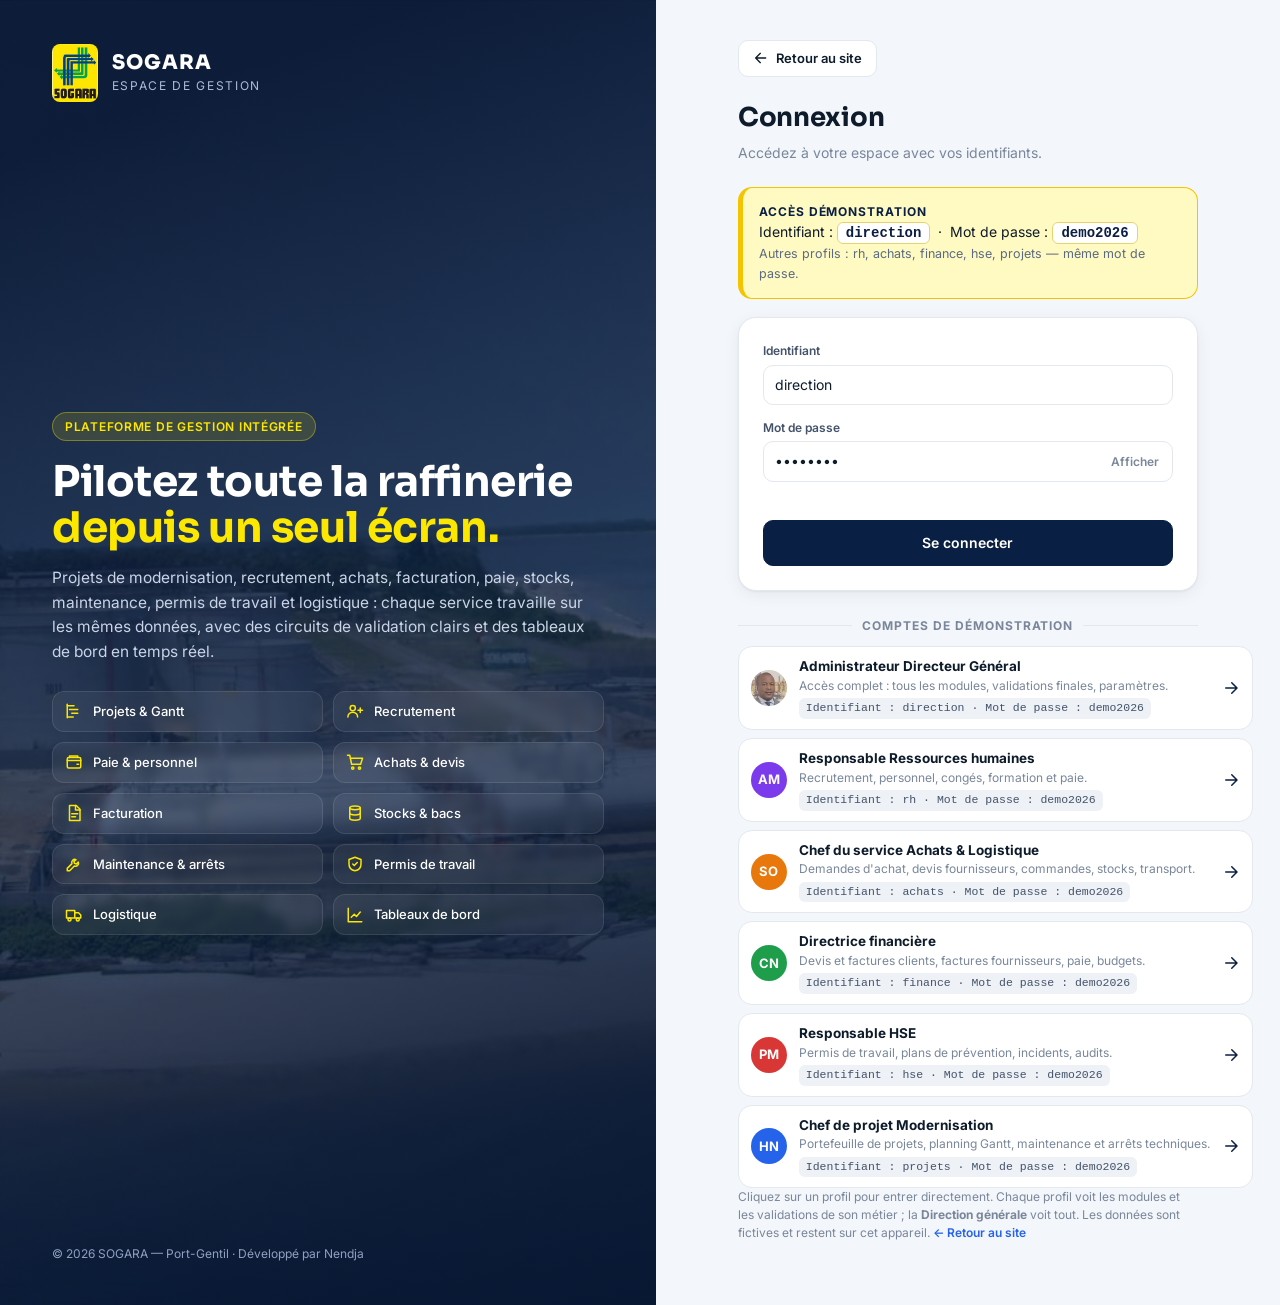
==== commit 5db820d7: "Signature : développé par Nendja Co-Authored-By: Claude <noreply@anthropic.com>" ====
--- a/espace/index.html
+++ b/espace/index.html
@@ -80,7 +80,7 @@
       <p>Projets de modernisation, recrutement, achats, facturation, paie, stocks, maintenance, permis de travail et logistique : chaque service travaille sur les mêmes données, avec des circuits de validation clairs et des tableaux de bord en temps réel.</p>
       <div class="mods" id="mods"></div>
     </div>
-    <div class="art__foot">© 2026 SOGARA — Port-Gentil · Proposition réalisée par Rouana</div>
+    <div class="art__foot">© 2026 SOGARA — Port-Gentil · Développé par Nendja</div>
   </section>
   <section class="login__form">
     <div class="box">
